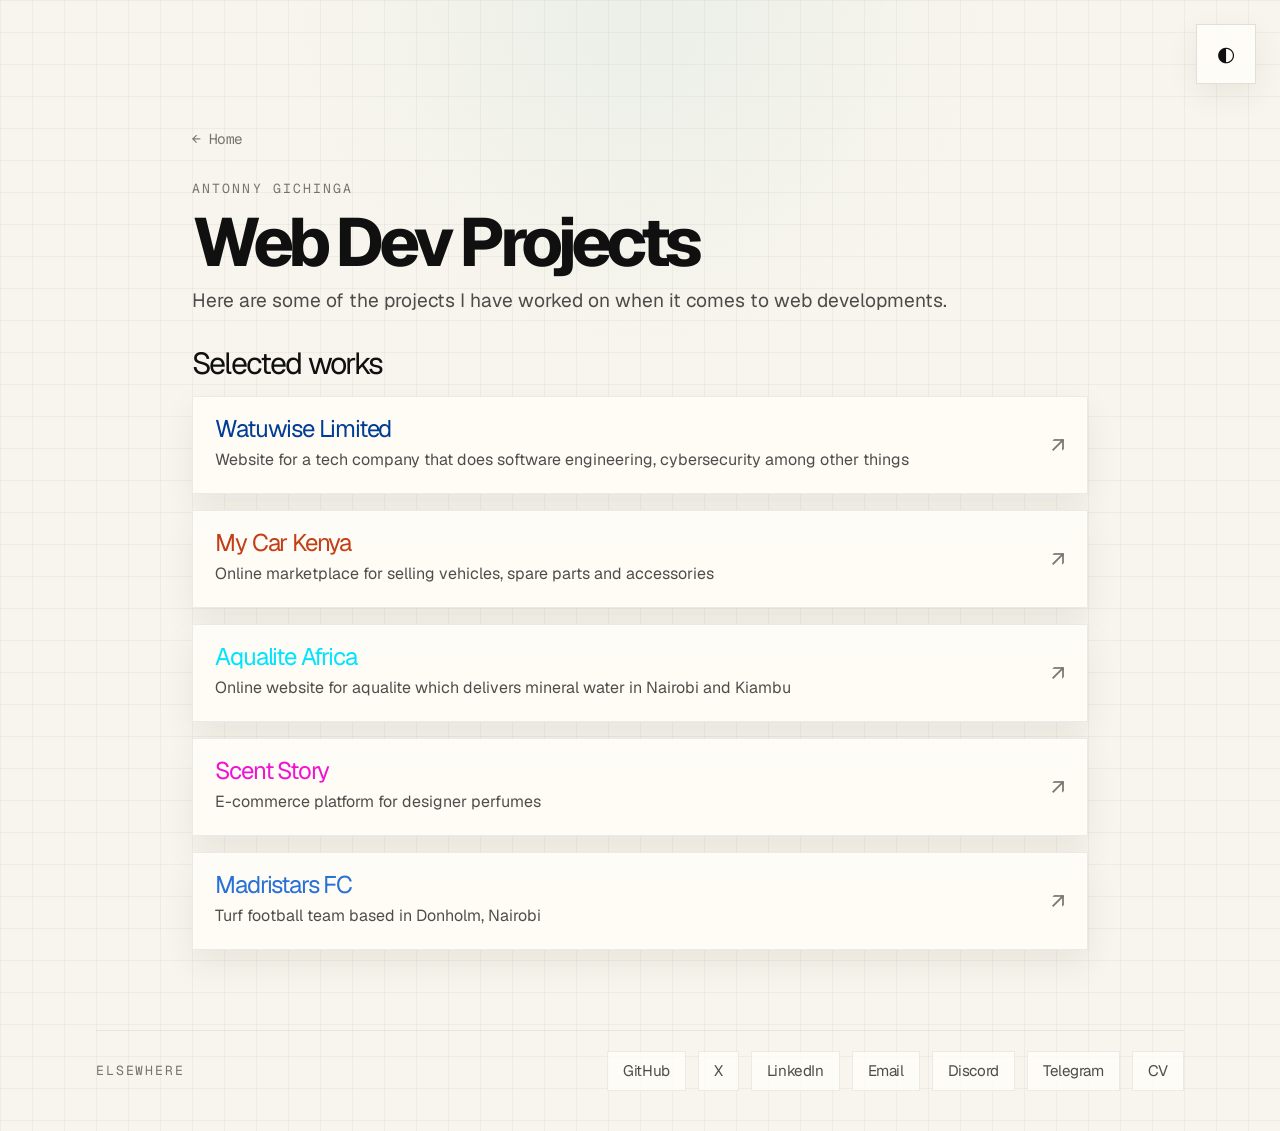
==== projects.html @ a85a9859 "added new projects" ====
<!doctype html>
<html lang=en-us data-theme=light>

<head>
    <meta charset=utf-8>
    <meta name=viewport content="width=device-width,initial-scale=1">
    <title>Projects · Antonny Gichinga</title>
    <meta name=description content="Most Popular projects I have build.">
    <meta name=color-scheme content="light dark">
    <link rel=icon href=/favicon.svg type=image/svg+xml>
    <script>
        (() => {
            const e = localStorage.getItem("theme")
                , t = e === "dark" ? "dark" : "light";
            document.documentElement.dataset.theme = t
        }
        )()
    </script>
    <link rel="stylesheet" href="../css/main.css" crossorigin="anonymous">
</head>

<body class="bg-canvas text-ink antialiased">
    <main class=page-shell>
        <button class=theme-toggle type=button aria-label="Toggle color theme" aria-pressed=false data-theme-toggle>
            <span aria-hidden=true data-theme-icon>◐</span>
        </button>
        <article class=page-detail>
            <a class=page-back href="../index.html">← Home</a>
            <header class=detail-header>
                <p class=detail-kicker>Antonny Gichinga</p>
                <h1>Web Dev Projects</h1>
                <p class=detail-summary>Here are some of the projects I have worked on when it comes to web
                    developments.</p>
            </header>
            <section class=project-board aria-labelledby=project-board-title>
                <h2 id=project-board-title class=project-board-title>Selected works</h2>
                <div class=project-list>
                    <a class=project-card href=https://watuwise.com/ target=_blank rel=noreferrer>
                        <div class=project-card-copy web-dev>
                            <h3 class=watuwise>Watuwise Limited</h3>
                            <p>Website for a tech company that does software engineering, cybersecurity among other
                                things</p>
                        </div>
                        <span class=project-card-arrow aria-hidden=true>↗</span>
                    </a>
                    <a class=project-card href=https://mycarapp.co.ke/ target=_blank rel=noreferrer>
                        <div class=project-card-copy>
                            <h3 class=mycar>My Car Kenya</h3>
                            <p>Online marketplace for selling vehicles, spare parts and accessories</p>
                        </div>
                        <span class=project-card-arrow aria-hidden=true>↗</span>
                    </a>
                    <a class=project-card href=https://aqualite.africa/ target=_blank rel=noreferrer>
                        <div class=project-card-copy>
                            <h3 class=aqualite>Aqualite Africa</h3>
                            <p>Online website for aqualite which delivers mineral water in Nairobi and Kiambu</p>
                        </div>
                        <span class=project-card-arrow aria-hidden=true>↗</span>
                    </a>
                    <a class=project-card href=https://scentstory.co.ke/ target=_blank rel=noreferrer>
                        <div class=project-card-copy>
                            <h3 class=scentstory>Scent Story</h3>
                            <p>E-commerce platform for designer perfumes</p>
                        </div>
                        <span class=project-card-arrow aria-hidden=true>↗</span>
                    </a>
                    <a class=project-card href=https://madristars.co.ke/ target=_blank rel=noreferrer>
                        <div class=project-card-copy>
                            <h3 class=madristars>Madristars FC</h3>
                            <p>Turf football team based in Donholm, Nairobi</p>
                        </div>
                        <span class=project-card-arrow aria-hidden=true>↗</span>
                    </a>
                </div>
            </section>
        </article>
    </main>
    <footer class=site-footer>
        <div class=footer-inner>
            <p class=footer-label>Elsewhere</p>
            <nav class=footer-nav aria-label="Social links">
                <a class=footer-link href=https://github.com/giichinga target=_blank rel=noreferrer>GitHub</a>
                <a class=footer-link href=https://x.com/krispah_ target=_blank rel=noreferrer>X</a>
                <a class=footer-link href=https://www.linkedin.com/in/antonny-njoroge target=_blank
                    rel=noreferrer>LinkedIn</a>
                <a class=footer-link href=mailto:antonnygichinga@gmail.com>Email</a>
                <a class=footer-link href=http://discord.com/users/@toe_knee97 target=_blank rel=noreferrer>Discord</a>
                <a class=footer-link href=https://t.me/Giichinga target=_blank rel=noreferrer>Telegram</a>
                <a class=footer-link href="./assets/CV.pdf" target=_blank rel=noreferrer>CV</a>

            </nav>
        </div>
    </footer>
    <script>
            (() => {
                const e = document.querySelector("[data-theme-toggle]")
                    , t = document.documentElement;
                if (!e)
                    return;
                const n = e.querySelector("[data-theme-icon]")
                    , s = () => {
                        const s = t.dataset.theme || "light";
                        e.setAttribute("aria-pressed", s === "dark" ? "true" : "false"),
                            n && (n.textContent = s === "dark" ? "☼" : "◐")
                    }
                    ;
                s(),
                    e.addEventListener("click", () => {
                        const e = t.dataset.theme === "dark" ? "light" : "dark";
                        t.dataset.theme = e,
                            localStorage.setItem("theme", e),
                            s()
                    }
                    )
            }
            )()
    </script>
</body>

</html>
---- css/main.css ----
/*! tailwindcss v4.3.2 | MIT License | https://tailwindcss.com */
@layer theme {
  :root,
  :host {
    --font-sans:
      "Bricolage Grotesque", "Geist", ui-sans-serif, system-ui, sans-serif;
    --font-mono: "Geist Mono", ui-monospace, monospace;
    --default-font-family: var(--font-sans);
    --default-mono-font-family: var(--font-mono);
  }
}

@layer base {
  *,
  :after,
  :before,
  ::backdrop {
    box-sizing: border-box;
    border: 0 solid;
    margin: 0;
    padding: 0;
  }

  ::file-selector-button {
    box-sizing: border-box;
    border: 0 solid;
    margin: 0;
    padding: 0;
  }

  html,: host {
    -webkit-text-size-adjust: 100%;
    tab-size: 4;
    line-height: 1.5;
    font-family: var(
      --default-font-family,
      ui-sans-serif,
      system-ui,
      sans-serif,
      "Apple Color Emoji",
      "Segoe UI Emoji",
      "Segoe UI Symbol",
      "Noto Color Emoji"
    );
    font-feature-settings: var(--default-font-feature-settings, normal);
    font-variation-settings: var(--default-font-variation-settings, normal);
    -webkit-tap-highlight-color: transparent;
  }

  hr {
    height: 0;
    color: inherit;
    border-top-width: 1px;
  }

  abbr: where([title]) {
    -webkit-text-decoration: underline dotted;
    text-decoration: underline dotted;
  }

  h1,
  h2,
  h3,
  h4,
  h5,
  h6 {
    font-size: inherit;
    font-weight: inherit;
  }

  a {
    color: inherit;
    -webkit-text-decoration: inherit;
    -webkit-text-decoration: inherit;
    -webkit-text-decoration: inherit;
    text-decoration: inherit;
  }

  b,
  strong {
    font-weight: bolder;
  }

  code,
  kbd,
  samp,
  pre {
    font-family: var(
      --default-mono-font-family,
      ui-monospace,
      SFMono-Regular,
      Menlo,
      Monaco,
      Consolas,
      "Liberation Mono",
      "Courier New",
      monospace
    );
    font-feature-settings: var(--default-mono-font-feature-settings, normal);
    font-variation-settings: var(
      --default-mono-font-variation-settings,
      normal
    );
    font-size: 1em;
  }

  small {
    font-size: 80%;
  }

  sub,
  sup {
    vertical-align: baseline;
    font-size: 75%;
    line-height: 0;
    position: relative;
  }

  sub {
    bottom: -0.25em;
  }

  sup {
    top: -0.5em;
  }

  table {
    text-indent: 0;
    border-color: inherit;
    border-collapse: collapse;
  }

  :-moz-focusring {
    outline: auto;
  }

  progress {
    vertical-align: baseline;
  }

  summary {
    display: list-item;
  }

  ol,
  ul,
  menu {
    list-style: none;
  }

  img,
  svg,
  video,
  canvas,
  audio,
  iframe,
  embed,
  object {
    vertical-align: middle;
    display: block;
  }

  img,
  video {
    max-width: 100%;
    height: auto;
  }

  button,
  input,
  select,
  optgroup,
  textarea {
    font: inherit;
    font-feature-settings: inherit;
    font-variation-settings: inherit;
    letter-spacing: inherit;
    color: inherit;
    opacity: 1;
    background-color: #0000;
    border-radius: 0;
  }

  ::file-selector-button {
    font: inherit;
    font-feature-settings: inherit;
    font-variation-settings: inherit;
    letter-spacing: inherit;
    color: inherit;
    opacity: 1;
    background-color: #0000;
    border-radius: 0;
  }

  :where(select: is([multiple],[size])) optgroup {
    font-weight: bolder;
  }

  :where(select: is([multiple],[size])) optgroup option {
    padding-inline-start: 20px;
  }

  ::file-selector-button {
    margin-inline-end: 4px;
  }

  ::placeholder {
    opacity: 1;
  }

  @supports (not ((-webkit-appearance: -apple-pay-button))) or
    (contain-intrinsic-size: 1px) {
    ::placeholder {
      color: currentColor;
    }

    @supports (color: color-mix(in lab, red, red)) {
      ::placeholder {
        color: color-mix(in oklab, currentcolor 50%, transparent);
      }
    }
  }

  textarea {
    resize: vertical;
  }

  ::-webkit-search-decoration {
    -webkit-appearance: none;
  }

  ::-webkit-date-and-time-value {
    min-height: 1lh;
    text-align: inherit;
  }

  ::-webkit-datetime-edit {
    display: inline-flex;
  }

  ::-webkit-datetime-edit-fields-wrapper {
    padding: 0;
  }

  ::-webkit-datetime-edit {
    padding-block: 0;
  }

  ::-webkit-datetime-edit-year-field {
    padding-block: 0;
  }

  ::-webkit-datetime-edit-month-field {
    padding-block: 0;
  }

  ::-webkit-datetime-edit-day-field {
    padding-block: 0;
  }

  ::-webkit-datetime-edit-hour-field {
    padding-block: 0;
  }

  ::-webkit-datetime-edit-minute-field {
    padding-block: 0;
  }

  ::-webkit-datetime-edit-second-field {
    padding-block: 0;
  }

  ::-webkit-datetime-edit-millisecond-field {
    padding-block: 0;
  }

  ::-webkit-datetime-edit-meridiem-field {
    padding-block: 0;
  }

  ::-webkit-calendar-picker-indicator {
    line-height: 1;
  }

  :-moz-ui-invalid {
    box-shadow: none;
  }

  button,input: where([type=button],[type=reset],[type=submit]) {
    appearance: button;
  }

  ::file-selector-button {
    appearance: button;
  }

  ::-webkit-inner-spin-button {
    height: auto;
  }

  ::-webkit-outer-spin-button {
    height: auto;
  }

  [hidden]: where(:not([hidden=until-found])) {
    display: none !important;
  }

  :root {
    --canvas: #f8f5ee;
    --canvas-elevated: #fffdf8f0;
    --canvas-soft: #11111108;
    --border-strong: #1111111f;
    --border-soft: #11111113;
    --grid-line: #1111110a;
    --ambient-glow: #008f780e;
    --selection-bg: #10101024;
    --card-glow-start: #10101012;
    --card-glow-mid: #10101006;
    --card-glow-top: #10101008;
    --ink: #101010;
    --ink-dim: #101010bd;
    --ink-faint: #1010108f;
    --accent: #101010;
    --accent-link: #008f78;
    --shadow-color: #44332114;
  }

  [data-theme="dark"] {
    --canvas: #090909;
    --canvas-elevated: #111111db;
    --canvas-soft: #ffffff0b;
    --border-strong: #ffffff16;
    --border-soft: #ffffff0f;
    --grid-line: #ffffff0d;
    --ambient-glow: #ffffff12;
    --selection-bg: #ffffff2e;
    --card-glow-start: #ffffff0f;
    --card-glow-mid: #ffffff06;
    --card-glow-top: #ffffff08;
    --ink: #f3f3f1;
    --ink-dim: #f3f3f1b8;
    --ink-faint: #f3f3f17a;
    --accent: #fff;
    --accent-link: #8fffe0;
    --shadow-color: #00000047;
  }

  html {
    background:
      linear-gradient(var(--grid-line) 1px, transparent 1px),
      linear-gradient(90deg, var(--grid-line) 1px, transparent 1px),
      radial-gradient(circle at top, var(--ambient-glow), transparent 28%),
      var(--canvas);
    min-height: 100%;
    color: var(--ink);
    font-family: var(--font-sans);
    scroll-behavior: smooth;
    background-size:
      2rem 2rem,
      2rem 2rem,
      auto,
      auto;
  }

  body {
    min-height: 100vh;
    margin: 0;
  }

  a {
    color: inherit;
    text-decoration: none;
  }

  ::selection {
    background: var(--selection-bg);
  }
}

@layer components {
  .bg-canvas {
    background-color: #0000;
  }

  .text-ink {
    color: var(--ink);
  }

  .page-shell {
    width: min(100%, 72rem);
    margin-inline: auto;
    padding: clamp(2rem, 4vw, 3rem) clamp(1.25rem, 4vw, 2rem) 5rem;
    position: relative;
  }

  .theme-toggle {
    z-index: 20;
    border: 1px solid var(--border-strong);
    background: var(--canvas-elevated);
    justify-content: center;
    align-items: center;
    width: 3.75rem;
    height: 3.75rem;
    display: inline-flex;
    position: fixed;
    top: 1.5rem;
    right: 1.5rem;
  }

  @supports (color: color-mix(in lab, red, red)) {
    .theme-toggle {
      background: color-mix(in srgb, var(--canvas-elevated) 92%, transparent);
    }
  }

  .theme-toggle {
    color: var(--ink);
    box-shadow: 0 10px 30px var(--shadow-color);
    -webkit-backdrop-filter: blur(14px);
    backdrop-filter: blur(14px);
    transition:
      transform 0.18s,
      border-color 0.18s,
      background-color 0.18s;
  }

  .theme-toggle:hover {
    border-color: var(--accent);
    transform: translateY(-2px);
  }

  @supports (color: color-mix(in lab, red, red)) {
    .theme-toggle:hover {
      border-color: color-mix(in srgb, var(--accent) 28%, transparent);
    }
  }

  .theme-toggle span {
    font-size: 1.3rem;
    line-height: 1;
  }

  .hero {
    justify-items: center;
    gap: 2rem;
    padding-top: 4.5rem;
    display: grid;
  }

  .monogram {
    max-width: min(100%, 12ch);
    font-family: "Geist Pixel Line", var(--font-sans);
    letter-spacing: 0.08em;
    text-align: center;
    color: var(--accent);
    filter: drop-shadow(0 10px 18px #44332114);
    place-items: center;
    padding: 0.45rem 0.7rem;
    font-size: clamp(2.3rem, 7.2vw, 4.8rem);
    line-height: 0.9;
    display: inline-grid;
    position: relative;
  }

  .monogram:before,
  .monogram:after {
    content: attr(data-text);
    pointer-events: none;
    text-align: center;
    place-items: center;
    display: grid;
    position: absolute;
    inset: 0;
  }

  .monogram:before {
    color: var(--accent);
  }

  @supports (color: color-mix(in lab, red, red)) {
    .monogram:before {
      color: color-mix(in srgb, var(--accent) 74%, transparent);
    }
  }

  .monogram:before {
    opacity: 0;
    transform: translate(-0.12em, 0.08em);
  }

  .monogram:after {
    color: #0000;
    -webkit-text-stroke: 1px #1010101f;
    text-shadow: none;
    opacity: 0;
    transform: translate(0.08em, -0.06em);
  }

  .monogram span {
    z-index: 1;
    color: var(--accent);
    -webkit-text-fill-color: currentColor;
    display: block;
    position: relative;
  }

  [data-theme="dark"] .monogram {
    filter: drop-shadow(0 14px 26px #00000047);
  }

  [data-theme=dark] .monogram: before {
    opacity: 0.34;
  }

  [data-theme=dark] .monogram: after {
    opacity: 0.75;
    text-shadow: 0 0 28px #ffffff2e;
    -webkit-text-stroke-color: var(--accent);
  }

  @supports (color: color-mix(in lab, red, red)) {
    [data-theme="dark"] .monogram:after {
      -webkit-text-stroke-color: color-mix(
        in srgb,
        var(--accent) 34%,
        transparent
      );
    }
  }

  [data-theme="dark"] .monogram span {
    color: var(--accent);
    -webkit-text-fill-color: currentColor;
  }

  .intro {
    text-align: left;
    gap: 0.6rem;
    width: min(100%, 40rem);
    display: grid;
  }

  .intro-kicker {
    color: var(--ink-faint);
    font-family: var(--font-mono);
    letter-spacing: 0.18em;
    text-transform: uppercase;
    margin: 0;
    font-size: 0.8rem;
  }

  .intro h1 {
    letter-spacing: -0.08em;
    margin: 0;
    font-size: clamp(3rem, 8vw, 4.5rem);
    font-weight: 740;
    line-height: 0.94;
  }

  .intro-copy,
  .intro-subcopy {
    letter-spacing: -0.04em;
    max-width: 32rem;
    color: var(--ink-dim);
    margin: 0;
    font-size: clamp(1.05rem, 2vw, 1.4rem);
    line-height: 1.35;
  }

  .intro-subcopy {
    color: var(--ink-faint);
    font-size: 1rem;
  }

  .link-stack {
    width: min(100%, 56rem);
    margin: 4rem auto 0;
  }

  .link-stack h2 {
    letter-spacing: -0.06em;
    margin: 0 0 1.5rem;
    font-size: clamp(1.35rem, 2.4vw, 2rem);
    line-height: 1.05;
  }

  .card-list {
    gap: 1rem;
    display: grid;
  }

  .destination-card {
    border: 1px solid var(--border-soft);
    background: var(--canvas-elevated);
    grid-template-columns: minmax(0, 1fr) auto;
    align-items: center;
    gap: 1rem;
    display: grid;
    position: relative;
    overflow: hidden;
  }

  @supports (color: color-mix(in lab, red, red)) {
    .destination-card {
      background: color-mix(in srgb, var(--canvas-elevated) 94%, transparent);
    }
  }

  .destination-card {
    box-shadow: 0 14px 30px var(--shadow-color);
    -webkit-backdrop-filter: blur(10px);
    backdrop-filter: blur(10px);
    padding: 1.4rem 1.5rem;
    transition:
      transform 0.18s,
      border-color 0.18s,
      background-color 0.18s,
      box-shadow 0.18s;
  }

  .destination-card:hover {
    border-color: var(--border-strong);
    box-shadow: 0 20px 44px var(--shadow-color);
    transform: translateY(-3px);
  }

  .card-glow {
    background:
      linear-gradient(90deg, var(--card-glow-start), var(--card-glow-mid)),
      linear-gradient(180deg, var(--card-glow-top), transparent 70%);
    opacity: 0;
    pointer-events: none;
    transition: opacity 0.18s;
    position: absolute;
    inset: 0;
  }

  .destination-card:hover .card-glow {
    opacity: 1;
  }

  .card-body {
    z-index: 1;
    gap: 0.55rem;
    display: grid;
    position: relative;
  }

  .card-body h3 {
    letter-spacing: -0.06em;
    margin: 0;
    font-size: clamp(1.35rem, 2vw, 1.8rem);
    line-height: 1;
  }

  .card-body p {
    max-width: 48rem;
    color: var(--ink-dim);
    margin: 0;
    font-size: 1.02rem;
    line-height: 1.55;
  }

  .card-arrow {
    z-index: 1;
    color: var(--ink-faint);
    font-size: 1.5rem;
    transition:
      transform 0.18s,
      color 0.18s;
    position: relative;
  }

  .destination-card:hover .card-arrow {
    color: var(--ink);
    transform: translate(0.2rem, -0.2rem);
  }

  .page-detail {
    width: min(100%, 56rem);
    margin: 0 auto;
    padding-top: 5rem;
  }

  .page-back {
    color: var(--ink-faint);
    font-family: var(--font-mono);
    letter-spacing: -0.04em;
    align-items: center;
    gap: 0.5rem;
    margin-bottom: 2rem;
    font-size: 0.9rem;
    transition:
      color 0.18s,
      transform 0.18s;
    display: inline-flex;
  }

  .page-back:hover {
    color: var(--ink);
    transform: translate(-0.15rem);
  }

  .detail-header {
    gap: 0.8rem;
    margin-bottom: 2rem;
    display: grid;
  }

  .detail-kicker {
    color: var(--ink-faint);
    font-family: var(--font-mono);
    letter-spacing: 0.16em;
    text-transform: uppercase;
    margin: 0;
    font-size: 0.82rem;
  }

  .detail-header h1 {
    letter-spacing: -0.08em;
    margin: 0;
    font-size: clamp(2.8rem, 7vw, 4.25rem);
    font-weight: 740;
    line-height: 0.95;
  }

  .detail-summary {
    max-width: 48rem;
    color: var(--ink-dim);
    margin: 0;
    font-size: clamp(1rem, 2vw, 1.2rem);
    line-height: 1.5;
  }

  .article-copy {
    color: var(--ink-dim);
    letter-spacing: -0.015em;
    gap: 1.35rem;
    font-size: clamp(1.08rem, 1.6vw, 1.18rem);
    font-weight: 520;
    line-height: 1.78;
    display: grid;
  }

  .writing-intro {
    border-bottom: 1px solid var(--border-soft);
    margin-bottom: 2.75rem;
    padding-bottom: 2.5rem;
  }

  .article-copy h2,
  .article-copy h3 {
    color: var(--ink);
    letter-spacing: -0.05em;
    margin: 1.4rem 0 0.1rem;
    font-weight: 760;
    line-height: 1.1;
  }

  .article-copy h2 {
    font-size: clamp(1.85rem, 3vw, 2.35rem);
  }

  .article-copy h3 {
    font-size: clamp(1.35rem, 2.2vw, 1.7rem);
  }

  .article-copy p,
  .article-copy ul,
  .article-copy ol,
  .article-copy blockquote {
    margin: 0;
  }

  .article-copy p {
    max-width: 68ch;
  }

  .article-copy ul {
    gap: 0.7rem;
    max-width: 68ch;
    padding-left: 0;
    list-style: none;
    display: grid;
  }

  .article-copy ol {
    gap: 0.7rem;
    max-width: 68ch;
    padding-left: 1.55rem;
    display: grid;
  }

  .article-copy li {
    position: relative;
  }

  .article-copy ul li {
    padding-left: 1.35rem;
  }

  .article-copy ul li: before {
    content: "";
    border: 1px solid var(--accent-link);
    background: var(--accent-link);
    width: 0.42rem;
    height: 0.42rem;
    position: absolute;
    top: 0.82em;
    left: 0;
  }

  @supports (color: color-mix(in lab, red, red)) {
    .article-copy ul li:before {
      background: color-mix(in srgb, var(--accent-link) 28%, transparent);
    }
  }

  .article-copy strong {
    color: var(--ink);
    font-weight: 760;
  }

  .article-copy a, .article-copy-link {
    color: var(--accent-link);
    text-underline-offset: 0.18em;
    text-decoration-line: underline;
    text-decoration-thickness: 0.08em;
    -webkit-text-decoration-color: var(--accent-link);
    -webkit-text-decoration-color: var(--accent-link);
    text-decoration-color: var(--accent-link);
    font-weight: 700;
    position: relative;
  }

  @supports (color: color-mix(in lab, red, red)) {
    .article-copy a {
      -webkit-text-decoration-color: color-mix(
        in srgb,
        var(--accent-link) 42%,
        transparent
      );
      -webkit-text-decoration-color: color-mix(
        in srgb,
        var(--accent-link) 42%,
        transparent
      );
      text-decoration-color: color-mix(
        in srgb,
        var(--accent-link) 42%,
        transparent
      );
    }
  }

  .article-copy a {
    transition:
      color 0.15s,
      text-decoration-color 0.15s,
      background-color 0.15s;
  }

  .article-copy a: hover {
    color: var(--ink);
    background: var(--accent-link);
  }

  @supports (color: color-mix(in lab, red, red)) {
    .article-copy a:hover {
      background: color-mix(in srgb, var(--accent-link) 18%, transparent);
    }
  }

  .article-copy a: hover {
    -webkit-text-decoration-color: var(--accent-link);
    -webkit-text-decoration-color: var(--accent-link);
    text-decoration-color: var(--accent-link);
  }

  .article-copy blockquote {
    border-left: 2px solid var(--accent-link);
    max-width: 66ch;
    color: var(--ink);
    padding: 0.15rem 0 0.15rem 1.1rem;
    font-size: 1.05em;
  }

  .article-copy code {
    border: 1px solid var(--border-soft);
    background: var(--canvas-soft);
    color: var(--ink);
    font-family: var(--font-mono);
    padding: 0.08rem 0.32rem;
    font-size: 0.9em;
  }

  .article-copy hr {
    background: var(--border-soft);
    border: 0;
    width: 100%;
    height: 1px;
  }

  .project-board {
    margin-top: 1.5rem;
  }

  .project-board-title {
    letter-spacing: -0.06em;
    margin: 0 0 1rem;
    font-size: clamp(1.35rem, 2.4vw, 1.9rem);
    line-height: 1.05;
  }

  .project-list {
    gap: 1rem;
    display: grid;
  }

  .project-card {
    border: 1px solid var(--border-soft);
    background: var(--canvas-elevated);
    grid-template-columns: minmax(0, 1fr) auto;
    align-items: center;
    gap: 1rem;
    display: grid;
  }

  @supports (color: color-mix(in lab, red, red)) {
    .project-card {
      background: color-mix(in srgb, var(--canvas-elevated) 94%, transparent);
    }
  }

  .project-card {
    box-shadow: 0 14px 30px var(--shadow-color);
    -webkit-backdrop-filter: blur(10px);
    backdrop-filter: blur(10px);
    padding: 1.25rem 1.4rem;
    transition:
      transform 0.18s,
      border-color 0.18s,
      color 0.18s,
      box-shadow 0.18s;
  }

  .project-card:hover {
    border-color: var(--border-strong);
    box-shadow: 0 20px 44px var(--shadow-color);
    transform: translateY(-2px);
  }

  .project-card-copy {
    gap: 0.45rem;
    display: grid;
  }

  .project-card-copy div {
    display: none;
    border-radius: 3px;

    padding: 5px 10px;
    position: absolute;
    right: 6px;
    top: 6px;
    color: var(--ink-faint);
    font-family: var(--font-mono);
    letter-spacing: 0.12em;
    text-transform: uppercase;
    margin: 0;
    font-size: 0.7rem;
  }

  .project-card-copy h3 {
    letter-spacing: -0.05em;
    margin: 0;
    font-size: clamp(1.2rem, 2vw, 1.5rem);
    line-height: 1;
  }
  .watuwise {
    color: #003e95;
  }

  .mycar {
    color: #c33f18;
  }

  .aqualite {
    color: #01e4fd;
  }

  .scentstory {
    color: #f014d2
  }

  .madristars {
    color:#2a71d5
  }

  .project-card-copy p {
    color: var(--ink-dim);
    margin: 0;
    line-height: 1.55;
  }

  .project-card-arrow {
    color: var(--ink-faint);
    font-size: 1.4rem;
    transition:
      transform 0.18s,
      color 0.18s;
  }

  .project-card:hover .project-card-arrow {
    color: var(--ink);
    transform: translate(0.18rem, -0.18rem);
  }

  .graphic-detail {
    width: min(100%, 70rem);
  }

  .design-section {
    margin-top: clamp(2.5rem, 6vw, 4rem);
  }

  .design-section-heading {
    margin-bottom: 1.25rem;
  }

  .design-section-heading p {
    color: var(--ink-faint);
    margin: 0.55rem 0 0;
  }

  .poster-grid {
    grid-template-columns: repeat(2, minmax(0, 1fr));
    align-items: start;
    gap: clamp(1rem, 2.5vw, 1.75rem);
    display: grid;
  }

  .poster-card {
    border: 1px solid var(--border-soft);
    background: var(--canvas-elevated);
    box-shadow: 0 14px 30px var(--shadow-color);
    padding: clamp(0.5rem, 1.5vw, 0.9rem);
  }

  .poster-preview {
    background: var(--canvas-soft);
    display: block;
    overflow: hidden;
  }

  .poster-preview img {
    width: 100%;
    height: auto;
    transition: transform 0.25s;
  }

  .poster-preview:hover img {
    transform: scale(1.015);
  }

  .poster-card figcaption {
    color: var(--ink-dim);
    padding: 0.85rem 0.25rem 0.25rem;
    font-size: 0.95rem;
  }

  .print-grid {
    grid-template-columns: repeat(2, minmax(0, 1fr));
    gap: 1rem;
    display: grid;
  }

  .print-card {
    border: 1px solid var(--border-soft);
    background: var(--canvas-elevated);
    box-shadow: 0 14px 30px var(--shadow-color);
    min-height: 10rem;
    padding: 1.25rem 1.4rem;
    display: flex;
    flex-direction: column;
    align-items: flex-start;
    justify-content: space-between;
    gap: 1rem;
    transition:
      transform 0.18s,
      border-color 0.18s,
      box-shadow 0.18s;
  }

  .print-card:hover {
    border-color: var(--border-strong);
    box-shadow: 0 20px 44px var(--shadow-color);
    transform: translateY(-2px);
  }

  .print-card-type {
    color: var(--ink-faint);
    font-family: var(--font-mono);
    font-size: 0.75rem;
    letter-spacing: 0.1em;
    text-transform: uppercase;
  }

  .print-card-title {
    letter-spacing: -0.05em;
    font-size: clamp(1.2rem, 2vw, 1.5rem);
    line-height: 1.1;
  }

  .print-card-link {
    color: var(--ink-dim);
    font-size: 0.9rem;
  }

  .post-date {
    color: var(--ink-faint);
    font-family: var(--font-mono);
    letter-spacing: 0.12em;
    text-transform: uppercase;
    margin-top: 0.1rem;
    font-size: 0.76rem;
    display: block;
  }

  .site-footer {
    width: min(100%, 72rem);
    margin: 0 auto;
    padding: 0 clamp(1.25rem, 4vw, 2rem) 2.5rem;
  }

  .footer-inner {
    border-top: 1px solid var(--border-soft);
    justify-content: space-between;
    align-items: center;
    gap: 1rem;
    padding-top: 1.25rem;
    display: flex;
  }

  .footer-label {
    color: var(--ink-faint);
    font-family: var(--font-mono);
    letter-spacing: 0.14em;
    text-transform: uppercase;
    margin: 0;
    font-size: 0.82rem;
  }

  .footer-nav {
    flex-wrap: wrap;
    justify-content: flex-end;
    gap: 0.75rem;
    display: flex;
  }

  .footer-link {
    border: 1px solid var(--border-soft);
    background: var(--canvas-elevated);
    align-items: center;
    min-height: 2.5rem;
    padding: 0 0.95rem;
    display: inline-flex;
  }

  @supports (color: color-mix(in lab, red, red)) {
    .footer-link {
      background: color-mix(in srgb, var(--canvas-elevated) 92%, transparent);
    }
  }

  .footer-link {
    color: var(--ink-dim);
    letter-spacing: -0.03em;
    font-size: 0.95rem;
    transition:
      transform 0.18s,
      border-color 0.18s,
      color 0.18s,
      background-color 0.18s;
  }

  .footer-link:hover {
    border-color: var(--border-strong);
    color: var(--ink);
    transform: translateY(-2px);
  }

  .footer-static {
    cursor: default;
  }

  .footer-static:hover {
    border-color: var(--border-soft);
    color: var(--ink-dim);
    transform: none;
  }
}

@layer utilities {
  .static {
    position: static;
  }

  .block {
    display: block;
  }

  .table {
    display: table;
  }

  .antialiased {
    -webkit-font-smoothing: antialiased;
    -moz-osx-font-smoothing: grayscale;
  }
}

@font-face {
  font-family: Geist;
  src: url(../fonts/GeistVariable.woff2) format("woff2");
  font-display: swap;
  font-weight: 100 900;
}

@font-face {
  font-family: Geist Mono;
  src: url(../fonts/GeistMonoVariable.woff2) format("woff2");
  font-display: swap;
  font-weight: 100 900;
}

@font-face {
  font-family: Geist Pixel Line;
  src: url(../fonts/GeistPixelLine.woff2) format("woff2");
  font-display: swap;
}

@media (max-width: 640px) {
  .theme-toggle {
    width: 3.2rem;
    height: 3.2rem;
    top: 1rem;
    right: 1rem;
  }

  .hero {
    justify-items: start;
    padding-top: 5rem;
  }

  .monogram {
    letter-spacing: 0.05em;
    max-width: 100%;
    padding-inline: 0;
    font-size: clamp(1.85rem, 12vw, 3rem);
  }

  .link-stack {
    margin-top: 3rem;
  }

  .destination-card {
    grid-template-columns: 1fr;
    padding: 1.25rem;
  }

  .card-arrow {
    display: none;
  }

  .project-card {
    grid-template-columns: 1fr;
  }

  .project-card-arrow {
    display: none;
  }

  .poster-grid,
  .print-grid {
    grid-template-columns: 1fr;
  }

  .article-copy {
    gap: 1.1rem;
    line-height: 1.68;
  }

  .article-copy ul li {
    padding-left: 1.1rem;
  }

  .footer-inner {
    flex-direction: column;
    align-items: flex-start;
  }

  .footer-nav {
    justify-content: flex-start;
  }
}

 .article-copy pre {
                background: var(--canvas-soft);
                border: 1px solid var(--border-soft);
                padding: 1rem 1.1rem;
                overflow-x: auto;
                border-radius: 4px;
                margin-right: 4rem;
            }
            .article-copy pre code {
                border: 0;
                background: transparent;
                padding: 0;
                font-size: 0.88em;
                line-height: 1.55;
                white-space: pre;
            }
            .screenshot-slot {
                border: 2px dashed #71797e;
                background: #d13b3b0d;
                padding: 1.1rem;              
                border-radius: 4px;
                width: fit-content;
                
            }

            .screenshot-slot img {
                max-width: 100%;
                height: auto;
                display: block;
                margin: 0 auto;
            }


            .bug-table {
                width: 100%;
                max-width: 68ch;
                border-collapse: collapse;
                margin: 0.5rem 0 1.5rem;
                font-size: 0.95rem;
            }
            .bug-table th,
            .bug-table td {
                border: 1px solid var(--border-soft);
                padding: 0.55rem 0.7rem;
                text-align: left;
                vertical-align: top;
                line-height: 1.45;
            }
            .bug-table th {
                background: var(--canvas-soft);
                color: var(--ink);
                font-weight: 700;
            }
            .status-pill {
                display: inline-block;
                font-family: var(--font-mono);
                font-size: 0.72rem;
                letter-spacing: 0.08em;
                text-transform: uppercase;
                padding: 0.22rem 0.6rem;
                border-radius: 999px;
                border: 1px solid var(--border-strong);
                margin-left: 0.5rem;
                vertical-align: middle;
            }
            .status-done {
                color: #008f78;
                border-color: #008f7855;
                background: #008f780d;
            }
            .status-pending {
                color: #b8860b;
                border-color: #b8860b55;
                background: #b8860b0d;
            }

            .screenshot-caption {
                font-size: 0.85rem;
                color: var(--ink-faint);
                text-align: center;
                margin-top: 0.4rem;
                display: block;
                margin: auto;
                font-style: italic;
                
            }

            @media (max-width: 1000px) {
  .article-copy pre {
    margin-right: 0;
  }
  
}
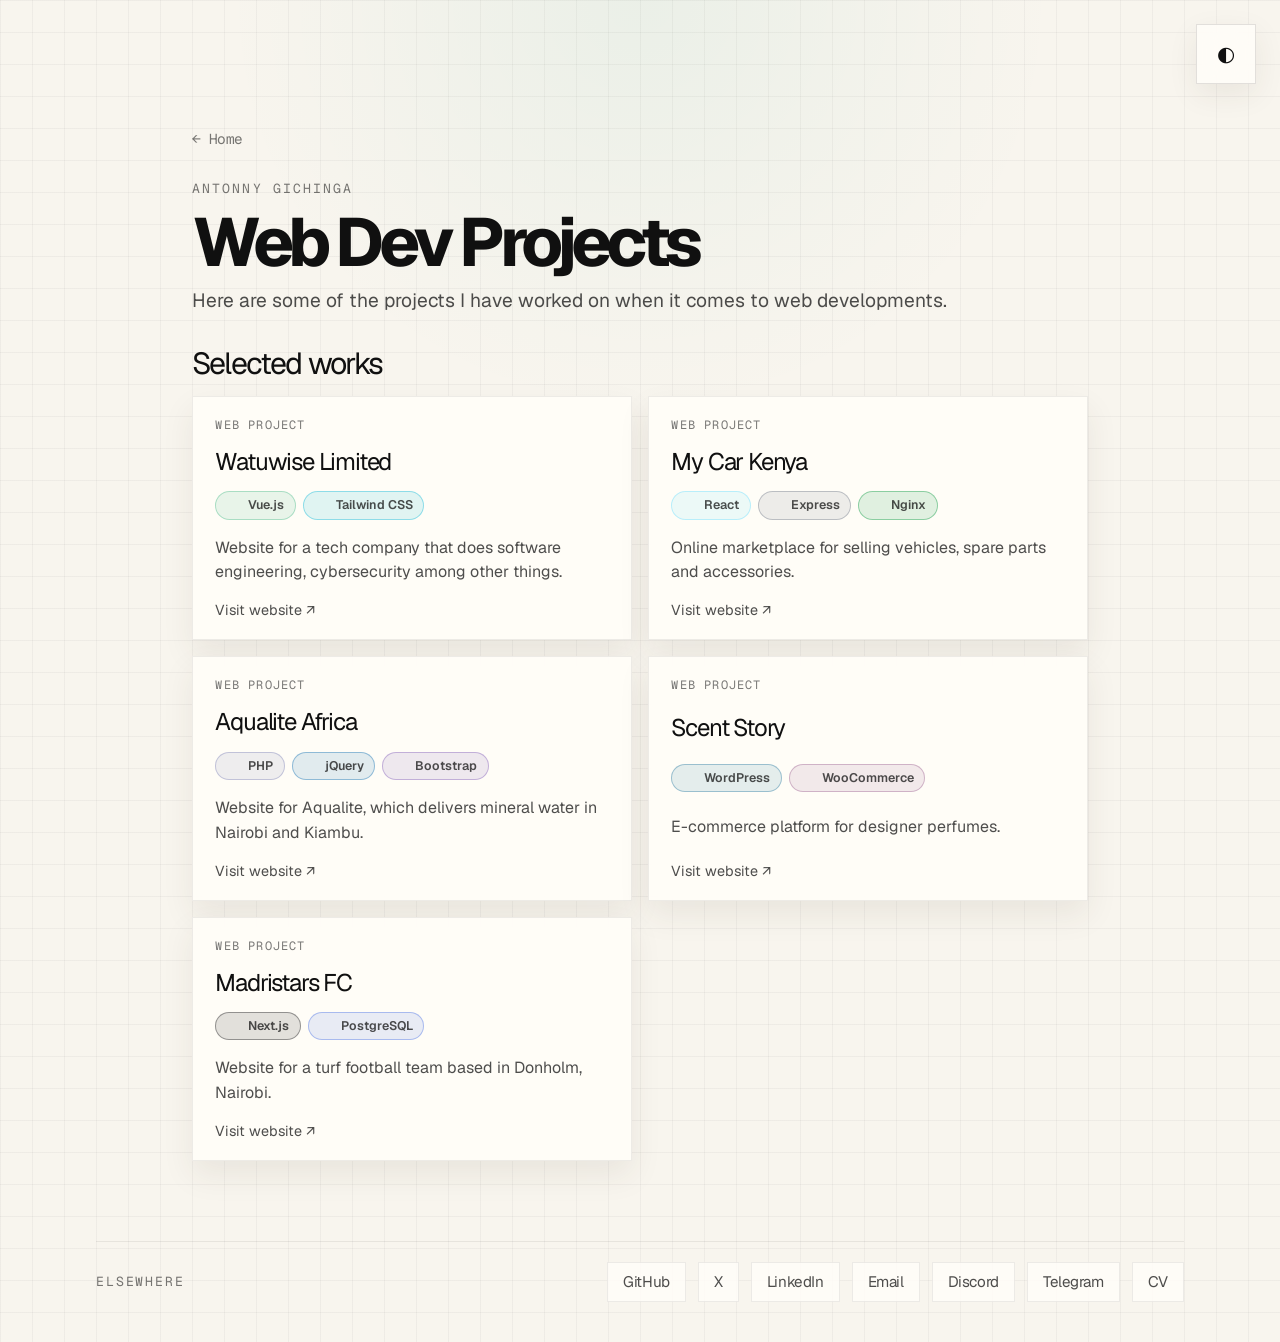
==== commit cf382dec: "added tech stack for individual projects" ====
--- a/projects.html
+++ b/projects.html
@@ -16,7 +16,7 @@
         }
         )()
     </script>
-    <link rel="stylesheet" href="../css/main.css" crossorigin="anonymous">
+    <link rel="stylesheet" href="css/main.css">
 </head>
 
 <body class="bg-canvas text-ink antialiased">
@@ -25,7 +25,7 @@
             <span aria-hidden=true data-theme-icon>◐</span>
         </button>
         <article class=page-detail>
-            <a class=page-back href="../index.html">← Home</a>
+            <a class=page-back href="index.html">← Home</a>
             <header class=detail-header>
                 <p class=detail-kicker>Antonny Gichinga</p>
                 <h1>Web Dev Projects</h1>
@@ -34,42 +34,82 @@
             </header>
             <section class=project-board aria-labelledby=project-board-title>
                 <h2 id=project-board-title class=project-board-title>Selected works</h2>
-                <div class=project-list>
-                    <a class=project-card href=https://watuwise.com/ target=_blank rel=noreferrer>
-                        <div class=project-card-copy web-dev>
-                            <h3 class=watuwise>Watuwise Limited</h3>
-                            <p>Website for a tech company that does software engineering, cybersecurity among other
-                                things</p>
-                        </div>
-                        <span class=project-card-arrow aria-hidden=true>↗</span>
+                <div class="print-grid project-grid">
+                    <a class="print-card project-card" href="https://watuwise.com/" target="_blank" rel="noreferrer">
+                        <span class="print-card-type">Web project</span>
+                        <span class="print-card-title">Watuwise Limited</span>
+                        <ul class="tech-stack" aria-label="Technologies used">
+                            <li><span class="tech-pill tech-vue"><img src="https://cdn.simpleicons.org/vuedotjs/42B883"
+                                        alt="" aria-hidden="true"><span>Vue.js</span></span></li>
+                            <li><span class="tech-pill tech-tailwind"><img
+                                        src="https://cdn.simpleicons.org/tailwindcss/06B6D4" alt=""
+                                        aria-hidden="true"><span>Tailwind CSS</span></span></li>
+                        </ul>
+                        <span class="project-card-description">Website for a tech company that does software
+                            engineering, cybersecurity among other things.</span>
+                        <span class="print-card-link" aria-hidden="true">Visit website ↗</span>
                     </a>
-                    <a class=project-card href=https://mycarapp.co.ke/ target=_blank rel=noreferrer>
-                        <div class=project-card-copy>
-                            <h3 class=mycar>My Car Kenya</h3>
-                            <p>Online marketplace for selling vehicles, spare parts and accessories</p>
-                        </div>
-                        <span class=project-card-arrow aria-hidden=true>↗</span>
+                    <a class="print-card project-card" href="https://mycarapp.co.ke/" target="_blank" rel="noreferrer">
+                        <span class="print-card-type">Web project</span>
+                        <span class="print-card-title">My Car Kenya</span>
+                        <ul class="tech-stack" aria-label="Technologies used">
+                            <li><span class="tech-pill tech-react"><img src="https://cdn.simpleicons.org/react/61DAFB"
+                                        alt="" aria-hidden="true"><span>React</span></span></li>
+                            <li><span class="tech-pill tech-express"><img
+                                        src="https://cdn.simpleicons.org/express/000000" alt=""
+                                        aria-hidden="true"><span>Express</span></span></li>
+                            <li><span class="tech-pill tech-nginx"><img src="https://cdn.simpleicons.org/nginx/009639"
+                                        alt="" aria-hidden="true"><span>Nginx</span></span></li>
+                        </ul>
+                        <span class="project-card-description">Online marketplace for selling vehicles, spare parts
+                            and accessories.</span>
+                        <span class="print-card-link" aria-hidden="true">Visit website ↗</span>
                     </a>
-                    <a class=project-card href=https://aqualite.africa/ target=_blank rel=noreferrer>
-                        <div class=project-card-copy>
-                            <h3 class=aqualite>Aqualite Africa</h3>
-                            <p>Online website for aqualite which delivers mineral water in Nairobi and Kiambu</p>
-                        </div>
-                        <span class=project-card-arrow aria-hidden=true>↗</span>
+                    <a class="print-card project-card" href="https://aqualite.africa/" target="_blank" rel="noreferrer">
+                        <span class="print-card-type">Web project</span>
+                        <span class="print-card-title">Aqualite Africa</span>
+                        <ul class="tech-stack" aria-label="Technologies used">
+                            <li><span class="tech-pill tech-php"><img src="https://cdn.simpleicons.org/php/777BB4"
+                                        alt="" aria-hidden="true"><span>PHP</span></span></li>
+                            <li><span class="tech-pill tech-jquery"><img src="https://cdn.simpleicons.org/jquery/0769AD"
+                                        alt="" aria-hidden="true"><span>jQuery</span></span></li>
+                            <li><span class="tech-pill tech-bootstrap"><img
+                                        src="https://cdn.simpleicons.org/bootstrap/7952B3" alt=""
+                                        aria-hidden="true"><span>Bootstrap</span></span></li>
+                        </ul>
+                        <span class="project-card-description">Website for Aqualite, which delivers mineral water in
+                            Nairobi and Kiambu.</span>
+                        <span class="print-card-link" aria-hidden="true">Visit website ↗</span>
                     </a>
-                    <a class=project-card href=https://scentstory.co.ke/ target=_blank rel=noreferrer>
-                        <div class=project-card-copy>
-                            <h3 class=scentstory>Scent Story</h3>
-                            <p>E-commerce platform for designer perfumes</p>
-                        </div>
-                        <span class=project-card-arrow aria-hidden=true>↗</span>
+                    <a class="print-card project-card" href="https://scentstory.co.ke/" target="_blank" rel="noreferrer">
+                        <span class="print-card-type">Web project</span>
+                        <span class="print-card-title">Scent Story</span>
+                        <ul class="tech-stack" aria-label="Technologies used">
+                            <li><span class="tech-pill tech-wordpress"><img
+                                        src="https://cdn.simpleicons.org/wordpress/21759B" alt=""
+                                        aria-hidden="true"><span>WordPress</span></span></li>
+                            <li><span class="tech-pill tech-woocommerce"><img
+                                        src="https://cdn.simpleicons.org/woocommerce/96588A" alt=""
+                                        aria-hidden="true"><span>WooCommerce</span></span></li>
+                        </ul>
+                        <span class="project-card-description">E-commerce platform for designer perfumes.</span>
+                        <span class="print-card-link" aria-hidden="true">Visit website ↗</span>
                     </a>
-                    <a class=project-card href=https://madristars.co.ke/ target=_blank rel=noreferrer>
-                        <div class=project-card-copy>
-                            <h3 class=madristars>Madristars FC</h3>
-                            <p>Turf football team based in Donholm, Nairobi</p>
-                        </div>
-                        <span class=project-card-arrow aria-hidden=true>↗</span>
+                    <a class="print-card project-card" href="https://madristars.co.ke/" target="_blank"
+                        rel="noreferrer">
+                        <span class="print-card-type">Web project</span>
+                        <span class="print-card-title">Madristars FC</span>
+                        <ul class="tech-stack" aria-label="Technologies used">
+                            <li><span class="tech-pill tech-next"><img
+                                        src="https://cdn.simpleicons.org/nextdotjs/000000" alt=""
+                                        aria-hidden="true"><span>Next.js</span></span></li>
+                            <li><span class="tech-pill tech-postgresql"><img
+                                        src="https://cdn.simpleicons.org/postgresql/4169E1" alt=""
+                                        aria-hidden="true"><span>PostgreSQL</span></span></li>
+                        </ul>
+                        <span class="project-card-description">Website for a turf football team based in Donholm,
+                            Nairobi.</span>
+                        <span class="print-card-link" aria-hidden="true">Visit website ↗</span>
                     </a>
                 </div>
             </section>
--- a/css/main.css
+++ b/css/main.css
@@ -1111,6 +1111,102 @@
     letter-spacing: -0.05em;
     font-size: clamp(1.2rem, 2vw, 1.5rem);
     line-height: 1.1;
+  }
+
+  .project-card-description {
+    color: var(--ink-dim);
+    line-height: 1.55;
+  }
+
+  .tech-stack {
+    flex-wrap: wrap;
+    gap: 0.45rem;
+    margin: 0;
+    padding: 0;
+    display: flex;
+  }
+
+  .tech-pill {
+    --tech-color: var(--ink-faint);
+
+    border: 1px solid var(--tech-color);
+    background: var(--canvas-soft);
+    border-radius: 999px;
+    align-items: center;
+    gap: 0.4rem;
+    padding: 0.35rem 0.65rem;
+    color: var(--ink-dim);
+    font-size: 0.78rem;
+    font-weight: 600;
+    line-height: 1;
+    white-space: nowrap;
+    display: inline-flex;
+  }
+
+  @supports (color: color-mix(in srgb, red, transparent)) {
+    .tech-pill {
+      border-color: color-mix(in srgb, var(--tech-color) 38%, transparent);
+      background: color-mix(in srgb, var(--tech-color) 12%, var(--canvas-elevated));
+    }
+  }
+
+  .tech-pill img {
+    width: 0.95rem;
+    height: 0.95rem;
+    flex: none;
+  }
+
+  .tech-vue {
+    --tech-color: #42b883;
+  }
+
+  .tech-tailwind {
+    --tech-color: #06b6d4;
+  }
+
+  .tech-react {
+    --tech-color: #61dafb;
+  }
+
+  .tech-express {
+    --tech-color: #6b7280;
+  }
+
+  .tech-nginx {
+    --tech-color: #009639;
+  }
+
+  .tech-next {
+    --tech-color: #111111;
+  }
+
+  .tech-postgresql {
+    --tech-color: #4169e1;
+  }
+
+  .tech-wordpress {
+    --tech-color: #21759b;
+  }
+
+  .tech-woocommerce {
+    --tech-color: #96588a;
+  }
+
+  .tech-php {
+    --tech-color: #777bb4;
+  }
+
+  .tech-jquery {
+    --tech-color: #0769ad;
+  }
+
+  .tech-bootstrap {
+    --tech-color: #7952b3;
+  }
+
+  [data-theme="dark"] .tech-next img,
+  [data-theme="dark"] .tech-express img {
+    filter: invert(1);
   }
 
   .print-card-link {
